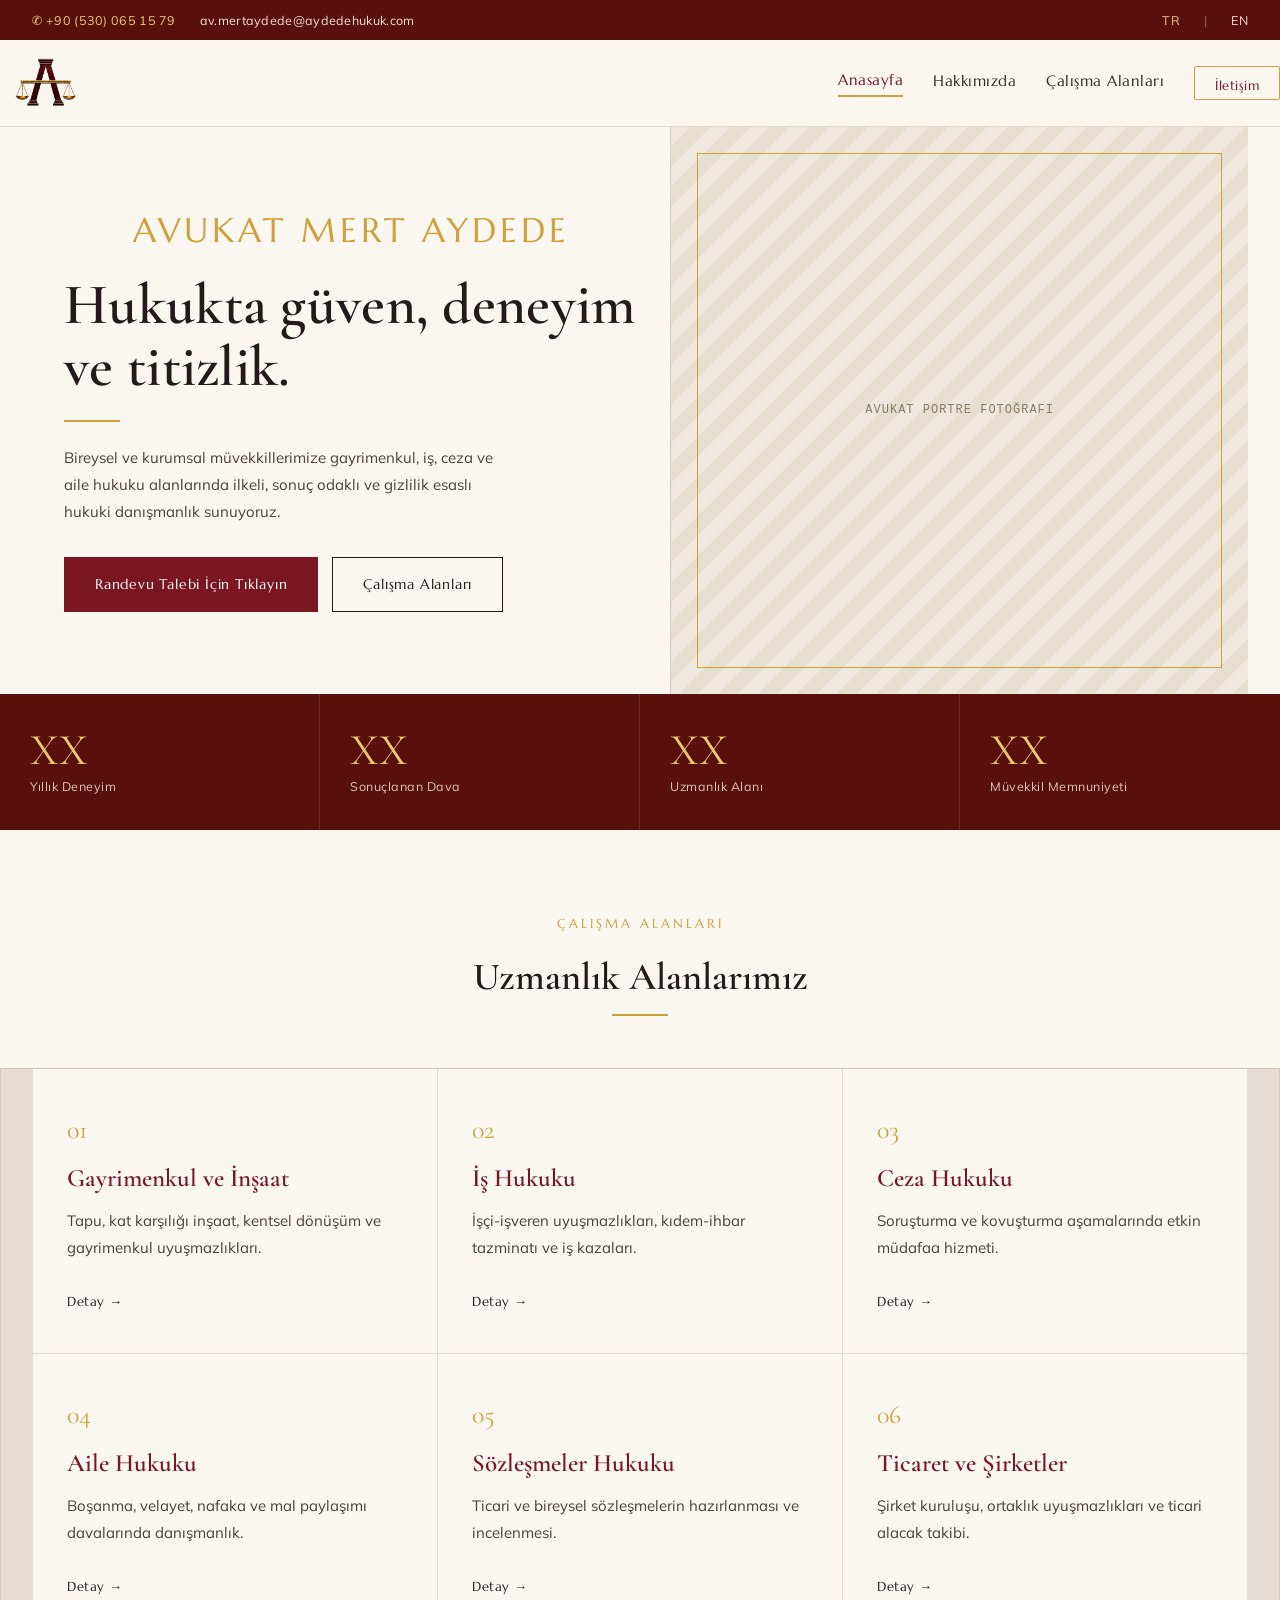
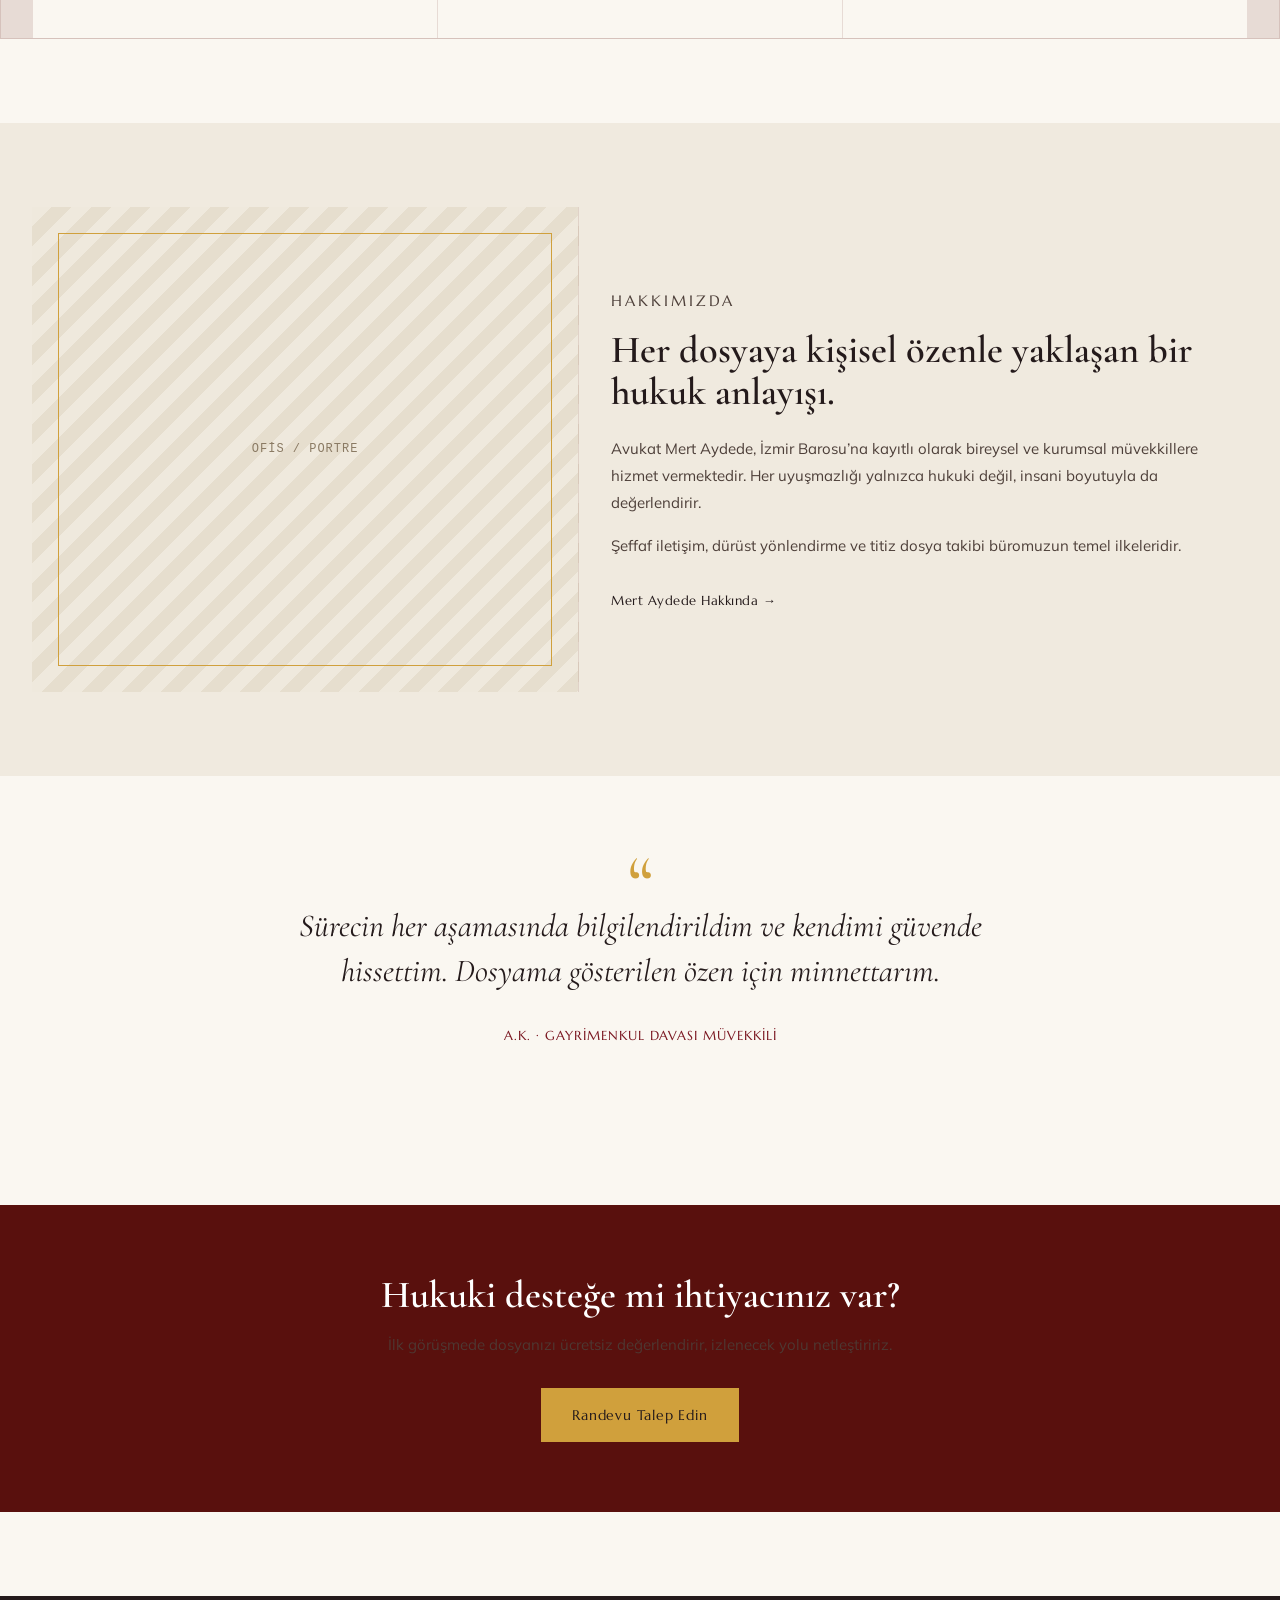
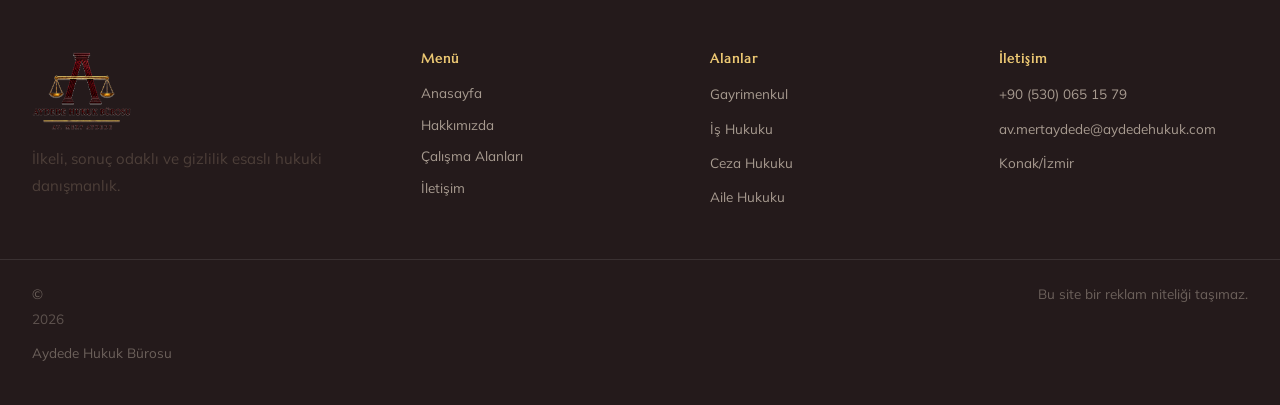
==== index.html @ 118a88b7 "Update contact info, İzmir Barosu, and add lawyer profile pop-up - Update contact details across all" ====
<!DOCTYPE html>
<html lang="tr">
  <head>
    <meta charset="UTF-8" />
    <meta name="viewport" content="width=device-width, initial-scale=1.0" />
    <title>Aydede Hukuk Bürosu</title>
    <meta name="description" content="Aydede Hukuk Bürosu tarafından sunulan hukuki danışmanlık, uzmanlık alanları ve iletişim bilgileri." />
    <link rel="preconnect" href="https://fonts.googleapis.com" />
    <link rel="preconnect" href="https://fonts.gstatic.com" crossorigin />
    <link href="https://fonts.googleapis.com/css2?family=Cormorant+Garamond:wght@500;600;700&family=Marcellus&family=Mulish:wght@400;500;600;700&display=swap" rel="stylesheet" />
    <link rel="stylesheet" href="styles.css" />
  </head>
  <body>
    <div class="page-shell">
      <div class="utility-bar">
        <div class="utility-links">
          <span class="accent-text">✆ +90 (530) 065 15 79</span>
          <span>av.mertaydede@aydedehukuk.com</span>
        </div>
        <div class="utility-languages">
          <span class="accent-text">TR</span>
          <span class="separator">|</span>
          <span>EN</span>
        </div>
      </div>

      <header class="main-header">
        <div class="container nav-bar">
          <a class="brand" href="index.html">
            <img src="assets/brand/logo-mark-t.png" alt="Aydede Hukuk Bürosu" />
          </a>
          <nav class="nav-links" aria-label="Ana navigasyon">
            <a href="index.html" class="active">Anasayfa</a>
            <a href="hakkimizda.html">Hakkımızda</a>
            <a href="hizmetler.html">Çalışma Alanları</a>
            <a href="iletisim.html" class="contact-pill">İletişim</a>
          </nav>
        </div>
      </header>

      <main id="home">
        <section class="hero-section">
          <div class="container hero-grid">
            <div class="hero-copy">
              <button type="button" class="section-kicker kicker-trigger" id="lawyerModalTrigger" aria-haspopup="dialog" aria-controls="lawyerModal">AVUKAT MERT AYDEDE</button>
              <h1>Hukukta güven, deneyim ve titizlik.</h1>
              <div class="divider"></div>
              <p class="hero-text">
                Bireysel ve kurumsal müvekkillerimize gayrimenkul, iş, ceza ve aile hukuku alanlarında ilkeli, sonuç odaklı ve gizlilik esaslı hukuki danışmanlık sunuyoruz.
              </p>
              <div class="hero-actions">
                <a class="button primary" href="iletisim.html">Randevu Talebi İçin Tıklayın</a>
                <a class="button secondary" href="hizmetler.html">Çalışma Alanları</a>
              </div>
            </div>
            <div class="hero-visual" aria-hidden="true">
              <div class="hero-frame"></div>
              <div class="hero-placeholder">AVUKAT PORTRE FOTOĞRAFI</div>
            </div>
          </div>

          <div class="stats-bar">
            <div class="stat-item">
              <div class="stat-number">XX</div>
              <div class="stat-label">Yıllık Deneyim</div>
            </div>
            <div class="stat-item">
              <div class="stat-number">XX</div>
              <div class="stat-label">Sonuçlanan Dava</div>
            </div>
            <div class="stat-item">
              <div class="stat-number">XX</div>
              <div class="stat-label">Uzmanlık Alanı</div>
            </div>
            <div class="stat-item">
              <div class="stat-number">XX</div>
              <div class="stat-label">Müvekkil Memnuniyeti</div>
            </div>
          </div>
        </section>

        <section class="section practice-section" id="areas">
          <div class="container section-heading">
            <p class="section-kicker">ÇALIŞMA ALANLARI</p>
            <h2>Uzmanlık Alanlarımız</h2>
            <div class="divider center"></div>
          </div>
          <div class="container cards-grid">
            <article class="info-card">
              <div class="card-index">01</div>
              <h3>Gayrimenkul ve İnşaat</h3>
              <p>Tapu, kat karşılığı inşaat, kentsel dönüşüm ve gayrimenkul uyuşmazlıkları.</p>
              <a href="iletisim.html">Detay →</a>
            </article>
            <article class="info-card">
              <div class="card-index">02</div>
              <h3>İş Hukuku</h3>
              <p>İşçi-işveren uyuşmazlıkları, kıdem-ihbar tazminatı ve iş kazaları.</p>
              <a href="iletisim.html">Detay →</a>
            </article>
            <article class="info-card">
              <div class="card-index">03</div>
              <h3>Ceza Hukuku</h3>
              <p>Soruşturma ve kovuşturma aşamalarında etkin müdafaa hizmeti.</p>
              <a href="iletisim.html">Detay →</a>
            </article>
            <article class="info-card">
              <div class="card-index">04</div>
              <h3>Aile Hukuku</h3>
              <p>Boşanma, velayet, nafaka ve mal paylaşımı davalarında danışmanlık.</p>
              <a href="iletisim.html">Detay →</a>
            </article>
            <article class="info-card">
              <div class="card-index">05</div>
              <h3>Sözleşmeler Hukuku</h3>
              <p>Ticari ve bireysel sözleşmelerin hazırlanması ve incelenmesi.</p>
              <a href="iletisim.html">Detay →</a>
            </article>
            <article class="info-card">
              <div class="card-index">06</div>
              <h3>Ticaret ve Şirketler</h3>
              <p>Şirket kuruluşu, ortaklık uyuşmazlıkları ve ticari alacak takibi.</p>
              <a href="iletisim.html">Detay →</a>
            </article>
          </div>
        </section>

        <section class="section about-section" id="about">
          <div class="container about-grid">
            <div class="about-visual" aria-hidden="true">
              <div class="about-frame"></div>
              <div class="about-placeholder">OFİS / PORTRE</div>
            </div>
            <div class="about-copy">
              <p class="section-kicker">HAKKIMIZDA</p>
              <h2>Her dosyaya kişisel özenle yaklaşan bir hukuk anlayışı.</h2>
              <p>
                Avukat Mert Aydede, İzmir Barosu’na kayıtlı olarak bireysel ve kurumsal müvekkillere hizmet vermektedir. Her uyuşmazlığı yalnızca hukuki değil, insani boyutuyla da değerlendirir.
              </p>
              <p>
                Şeffaf iletişim, dürüst yönlendirme ve titiz dosya takibi büromuzun temel ilkeleridir.
              </p>
              <a class="text-link" href="hakkimizda.html">Mert Aydede Hakkında →</a>
            </div>
          </div>
        </section>

        <section class="section testimonial-section">
          <div class="container testimonial-card">
            <div class="quote-mark">“</div>
            <p>
              Sürecin her aşamasında bilgilendirildim ve kendimi güvende hissettim. Dosyama gösterilen özen için minnettarım.
            </p>
            <span>A.K. · GAYRİMENKUL DAVASI MÜVEKKİLİ</span>
          </div>
        </section>

        <section class="section cta-section" id="contact">
          <div class="container cta-box">
            <h2>Hukuki desteğe mi ihtiyacınız var?</h2>
            <p>İlk görüşmede dosyanızı ücretsiz değerlendirir, izlenecek yolu netleştiririz.</p>
            <a class="button primary dark" href="mailto:av.mertaydede@aydedehukuk.com">Randevu Talep Edin</a>
          </div>
        </section>
      </main>

      <footer class="site-footer">
        <div class="container footer-grid">
          <div>
            <img src="assets/brand/logo-primary-t.png" alt="Aydede Hukuk Bürosu" class="footer-logo" />
            <p>İlkeli, sonuç odaklı ve gizlilik esaslı hukuki danışmanlık.</p>
          </div>
          <div>
            <h3>Menü</h3>
            <a href="index.html">Anasayfa</a>
            <a href="hakkimizda.html">Hakkımızda</a>
            <a href="hizmetler.html">Çalışma Alanları</a>
            <a href="iletisim.html">İletişim</a>
          </div>
          <div>
            <h3>Alanlar</h3>
            <span>Gayrimenkul</span>
            <span>İş Hukuku</span>
            <span>Ceza Hukuku</span>
            <span>Aile Hukuku</span>
          </div>
          <div>
            <h3>İletişim</h3>
            <span>+90 (530) 065 15 79</span>
            <span>av.mertaydede@aydedehukuk.com</span>
            <span>Konak/İzmir</span>
          </div>
        </div>
        <div class="container footer-bottom">
          <span>© <span id="year"></span> Aydede Hukuk Bürosu</span>
          <span>Bu site bir reklam niteliği taşımaz.</span>
        </div>
      </footer>
    </div>

    <div class="image-modal" id="lawyerModal" role="dialog" aria-modal="true" aria-labelledby="lawyerModalTrigger" hidden>
      <div class="image-modal__backdrop" data-modal-close></div>
      <div class="image-modal__dialog" role="document">
        <button type="button" class="image-modal__close" data-modal-close aria-label="Kapat">&times;</button>
        <img class="image-modal__img" src="assets/avukat-mert-aydede.png" alt="Avukat Mert Aydede - İzmir Barosu levha kaydı" />
      </div>
    </div>

    <script src="script.js"></script>
  </body>
</html>
---- styles.css ----
:root {
  color-scheme: light;
  font-family: 'Mulish', system-ui, -apple-system, BlinkMacSystemFont, 'Segoe UI', sans-serif;
  line-height: 1.6;
  font-weight: 400;
  color: #241a1b;
  background: #faf7f1;
  --deep: #7a1620;
  --deepA: #59100d;
  --deepB: #33090b;
  --acc: #d0a03c;
  --acc2: #ecc873;
  --text: #241a1b;
  --muted: #5a4c45;
  --surface: #faf7f1;
  --panel: #f0eadf;
}

* {
  box-sizing: border-box;
}

html {
  scroll-behavior: smooth;
}

body {
  margin: 0;
  background: #faf7f1;
  color: var(--text);
}

a {
  color: inherit;
  text-decoration: none;
}

img {
  display: block;
  max-width: 100%;
}

.page-shell {
  width: 100%;
  margin: 0;
  background: #faf7f1;
  overflow: hidden;
}

.container {
  width: min(1280px, 100%);
  margin: 0 auto;
  padding: 0 2rem;
}

.utility-bar {
  background: var(--deepA);
  color: #f0e2cf;
  display: flex;
  justify-content: space-between;
  align-items: center;
  padding: 10px 2rem;
  font-size: 12.5px;
  letter-spacing: 0.3px;
}

.utility-links,
.utility-languages {
  display: flex;
  gap: 24px;
  align-items: center;
}

.accent-text {
  color: var(--acc2);
}

.separator {
  opacity: 0.4;
}

.main-header {
  background: #faf7f1;
  border-bottom: 1px solid rgba(89, 16, 13, 0.14);
  position: sticky;
  top: 0;
  z-index: 20;
}

.nav-bar {
  display: flex;
  justify-content: space-between;
  align-items: center;
  padding: 18px 0;
}

.brand img {
  height: 50px;
}

.nav-links {
  display: flex;
  gap: 30px;
  align-items: center;
  font-family: 'Marcellus', serif;
  font-size: 15px;
  letter-spacing: 0.5px;
  color: #3a2b28;
}

.nav-links a {
  padding-bottom: 3px;
}

.nav-links a.active,
.nav-links a:hover {
  color: var(--deep);
  border-bottom: 2px solid var(--acc);
}

.contact-pill {
  border: 1.5px solid var(--acc);
  color: var(--deep);
  padding: 9px 20px;
  border-radius: 2px;
  font-size: 13px;
}

.hero-section {
  background: #faf7f1;
}

.hero-grid {
  display: grid;
  grid-template-columns: 1.05fr 0.95fr;
  gap: 0;
}

.hero-copy {
  padding: 82px 2rem 82px 2rem;
  display: flex;
  flex-direction: column;
  justify-content: center;
}

.section-kicker {
  font-family: 'Marcellus', serif;
  letter-spacing: 3px;
  font-size: 13px;
  color: var(--acc);
  margin: 0 0 22px;
}

h1,
h2,
h3 {
  font-family: 'Cormorant Garamond', serif;
  line-height: 1.08;
  margin: 0;
}

h1 {
  font-weight: 600;
  font-size: clamp(2.8rem, 5vw, 3.6rem);
  color: var(--text);
  letter-spacing: 0.3px;
  margin-bottom: 22px;
}

h2 {
  font-weight: 600;
  font-size: clamp(2rem, 3.6vw, 2.4rem);
  color: var(--text);
}

.divider {
  width: 56px;
  height: 2px;
  background: var(--acc);
  margin-bottom: 22px;
}

.divider.center {
  margin: 16px auto 0;
}

.hero-text,
.about-copy p,
.info-card p,
.testimonial-card p,
.cta-box p,
.site-footer p,
.site-footer span {
  font-size: 15px;
  line-height: 1.8;
  color: #4d3f39;
}

.hero-text {
  max-width: 440px;
  margin: 0 0 32px;
}

.hero-actions {
  display: flex;
  flex-wrap: wrap;
  gap: 14px;
}

.button {
  display: inline-block;
  padding: 15px 30px;
  font-family: 'Marcellus', serif;
  letter-spacing: 0.8px;
  font-size: 14px;
  border: 1.5px solid transparent;
  cursor: pointer;
}

.button.primary {
  background: var(--deep);
  color: white;
}

.button.secondary {
  border-color: #241a1b;
  color: #241a1b;
}

.button.primary.dark {
  background: var(--acc);
  color: #241a1b;
}

.hero-visual,
.about-visual {
  position: relative;
  background: repeating-linear-gradient(135deg, #efe9dd 0 14px, #e6dece 14px 28px);
  min-height: 560px;
  border-left: 1px solid rgba(89, 16, 13, 0.1);
}

.hero-frame,
.about-frame {
  position: absolute;
  inset: 26px;
  border: 1px solid var(--acc);
}

.hero-placeholder,
.about-placeholder {
  position: absolute;
  inset: 0;
  display: flex;
  align-items: center;
  justify-content: center;
  font-family: ui-monospace, monospace;
  font-size: 12px;
  color: #8a7a63;
  letter-spacing: 1px;
}

.stats-bar {
  display: grid;
  grid-template-columns: repeat(4, 1fr);
  background: var(--deepA);
  color: #f3e6d3;
}

.stat-item {
  padding: 34px 30px;
  border-right: 1px solid rgba(255, 255, 255, 0.1);
}

.stat-item:last-child {
  border-right: none;
}

.stat-number {
  font-family: 'Cormorant Garamond', serif;
  font-size: 44px;
  color: var(--acc2);
  line-height: 1;
}

.stat-label {
  font-size: 12.5px;
  letter-spacing: 0.5px;
  margin-top: 4px;
  opacity: 0.85;
}

.section {
  padding: 84px 0;
}

.practice-section {
  background: #faf7f1;
  text-align: center;
}

.section-heading {
  margin-bottom: 52px;
  text-align: center;
}

.cards-grid {
  display: grid;
  grid-template-columns: repeat(3, 1fr);
  gap: 1px;
  background: rgba(89, 16, 13, 0.12);
  border: 1px solid rgba(89, 16, 13, 0.12);
}

.info-card {
  background: #faf7f1;
  padding: 40px 34px;
  text-align: left;
}

.card-index {
  font-family: 'Cormorant Garamond', serif;
  font-size: 26px;
  color: var(--acc);
  margin-bottom: 14px;
}

.info-card h3 {
  font-size: 25px;
  font-weight: 600;
  margin: 0 0 10px;
  color: var(--deep);
}

.info-card a,
.text-link {
  display: inline-block;
  margin-top: 16px;
  font-family: 'Marcellus', serif;
  font-size: 13px;
  letter-spacing: 0.5px;
  color: #241a1b;
}

.about-section {
  background: #f0eadf;
}

.about-grid {
  display: grid;
  grid-template-columns: 0.9fr 1.1fr;
  gap: 0;
}

.about-visual {
  min-height: 480px;
  border-left: none;
  border-right: 1px solid rgba(89, 16, 13, 0.1);
}

.about-copy {
  padding: 80px 2rem;
  display: flex;
  flex-direction: column;
  justify-content: center;
}

.about-copy h2 {
  margin: 0 0 22px;
}

.about-copy p {
  margin: 0 0 16px;
}

.testimonial-section {
  padding: 88px 0;
  background: #faf7f1;
}

.testimonial-card {
  text-align: center;
  max-width: 840px;
  margin: 0 auto;
}

.quote-mark {
  font-family: 'Cormorant Garamond', serif;
  font-size: 80px;
  color: var(--acc);
  line-height: 0.5;
  height: 40px;
}

.testimonial-card p {
  font-family: 'Cormorant Garamond', serif;
  font-style: italic;
  font-size: 32px;
  line-height: 1.4;
  color: #241a1b;
  margin: 0 auto 28px;
}

.testimonial-card span {
  font-family: 'Marcellus', serif;
  letter-spacing: 1px;
  font-size: 13px;
  color: var(--deep);
}

.cta-section {
  padding: 70px 0 84px;
}

.cta-box {
  background: var(--deepA);
  color: #f3e6d3;
  padding: 70px 44px;
  text-align: center;
}

.cta-box h2 {
  color: white;
  margin-bottom: 14px;
}

.cta-box p {
  opacity: 0.85;
  max-width: 560px;
  margin: 0 auto 30px;
}

.site-footer {
  background: #241a1b;
  color: #c9bcae;
  padding: 56px 0 30px;
}

.footer-grid {
  display: grid;
  grid-template-columns: 1.4fr 1fr 1fr 1fr;
  gap: 40px;
  padding-bottom: 40px;
  border-bottom: 1px solid rgba(255, 255, 255, 0.1);
}

.footer-logo {
  height: 78px;
}

.site-footer h3 {
  font-family: 'Marcellus', serif;
  letter-spacing: 1px;
  color: var(--acc2);
  font-size: 13px;
  margin: 0 0 16px;
}

.site-footer a,
.site-footer span {
  display: block;
  margin-bottom: 10px;
  font-size: 13.5px;
  opacity: 0.8;
  color: #c9bcae;
}

.footer-bottom {
  padding-top: 22px;
  font-size: 12px;
  opacity: 0.55;
  display: flex;
  justify-content: space-between;
  gap: 1rem;
}

@media (max-width: 960px) {
  .hero-grid,
  .about-grid,
  .footer-grid,
  .cards-grid,
  .contact-layout {
    grid-template-columns: 1fr;
  }

  .hero-visual,
  .about-visual {
    min-height: 320px;
    border-left: none;
    border-right: none;
  }

  .stats-bar {
    grid-template-columns: repeat(2, 1fr);
  }
}

@media (max-width: 760px) {
  .utility-bar,
  .hero-copy,
  .about-copy,
  .cta-box,
  .contact-form-card,
  .contact-info-card {
    padding-left: 1.25rem;
    padding-right: 1.25rem;
  }

  .nav-bar {
    flex-direction: column;
    align-items: flex-start;
    gap: 0.75rem;
  }

  .nav-links {
    flex-wrap: wrap;
    gap: 18px;
  }

  .stats-bar {
    grid-template-columns: 1fr;
  }

  .footer-bottom {
    flex-direction: column;
  }
}

.page-hero {
  background: var(--deepA);
  color: #f3e6d3;
  padding: 72px 0 54px;
  text-align: center;
}

.page-hero h1 {
  color: #fff;
  font-size: clamp(2.2rem, 4vw, 2.7rem);
  margin-bottom: 12px;
}

.value-grid {
  display: grid;
  grid-template-columns: repeat(4, 1fr);
  gap: 22px;
}

.value-card {
  background: #fff;
  border-top: 2px solid var(--acc);
  padding: 28px 24px;
  box-shadow: 0 10px 24px rgba(33, 12, 12, 0.05);
}

.value-card h3 {
  color: var(--deep);
  font-size: 22px;
  margin: 0 0 8px;
}

.services-list {
  display: grid;
  gap: 18px;
}

.service-item {
  background: #fff;
  padding: 28px 30px;
  border-left: 3px solid var(--acc);
  box-shadow: 0 10px 24px rgba(33, 12, 12, 0.05);
}

.service-item h3 {
  color: var(--deep);
  margin: 0 0 10px;
  font-size: 24px;
}

.contact-layout {
  display: grid;
  grid-template-columns: 1.1fr 0.9fr;
  gap: 0;
  box-shadow: 0 16px 60px rgba(33, 12, 12, 0.06);
}

.contact-form-card {
  background: #fff;
  padding: 56px 44px;
}

.contact-form-card h2 {
  margin-bottom: 8px;
}

.contact-form-card p {
  margin-top: 0;
  margin-bottom: 24px;
}

.contact-form {
  display: grid;
  gap: 16px;
}

.form-row {
  display: grid;
  gap: 8px;
}

.form-row label {
  font-family: 'Marcellus', serif;
  font-size: 12px;
  letter-spacing: 0.8px;
  color: var(--deep);
}

.contact-form input,
.contact-form textarea {
  width: 100%;
  padding: 13px 14px;
  border: 1px solid rgba(89, 16, 13, 0.2);
  background: #fff;
  font-size: 14px;
  color: var(--text);
  outline: none;
}

.contact-form button {
  width: fit-content;
  border: none;
  cursor: pointer;
  background: var(--deep);
  color: #fff;
  padding: 14px 28px;
  font-family: 'Marcellus', serif;
  letter-spacing: 0.8px;
  font-size: 14px;
}

.contact-info-card {
  background: var(--deepA);
  color: #f3e6d3;
  padding: 56px 44px;
}

.contact-info-card .section-kicker {
  color: var(--acc2);
  margin-bottom: 28px;
}

.info-block {
  margin-bottom: 24px;
}

.info-block h3 {
  margin: 0 0 4px;
  color: #fff;
  font-size: 20px;
}

.info-block p {
  margin: 0;
  line-height: 1.7;
  color: #f3e6d3;
  opacity: 0.9;
}

@media (max-width: 960px) {
  .value-grid {
    grid-template-columns: repeat(2, 1fr);
  }
}

@media (max-width: 760px) {
  .value-grid {
    grid-template-columns: 1fr;
  }
}

/* Enlarged, clickable hero kicker that opens the portrait modal */
.kicker-trigger {
  border: 0;
  background: none;
  padding: 0;
  cursor: pointer;
  font-size: clamp(24px, 3.2vw, 34px);
  letter-spacing: 4px;
  color: var(--acc);
  transition: color 0.2s ease;
}

.kicker-trigger:hover,
.kicker-trigger:focus-visible {
  color: var(--acc2);
  text-decoration: underline;
  text-underline-offset: 6px;
  text-decoration-thickness: 1px;
}

.kicker-trigger:focus-visible {
  outline: 2px solid var(--acc);
  outline-offset: 6px;
}

/* Image pop-up modal */
.image-modal {
  position: fixed;
  inset: 0;
  z-index: 1000;
  display: flex;
  align-items: center;
  justify-content: center;
  padding: clamp(12px, 2vw, 28px);
}

.image-modal[hidden] {
  display: none;
}

.image-modal__backdrop {
  position: absolute;
  inset: 0;
  background: rgba(33, 9, 11, 0.82);
  backdrop-filter: blur(2px);
}

.image-modal__dialog {
  position: relative;
  z-index: 1;
  width: 100%;
  max-width: min(1700px, 100%);
  max-height: 96vh;
  animation: modalIn 0.25s ease;
}

.image-modal__img {
  display: block;
  width: 100%;
  max-width: 100%;
  max-height: 96vh;
  height: auto;
  border-radius: 6px;
  box-shadow: 0 30px 80px rgba(0, 0, 0, 0.5);
}

.image-modal__close {
  position: absolute;
  top: 14px;
  right: 14px;
  width: 44px;
  height: 44px;
  border-radius: 50%;
  border: 0;
  background: var(--acc);
  color: var(--deepB);
  font-size: 24px;
  line-height: 1;
  cursor: pointer;
  display: flex;
  align-items: center;
  justify-content: center;
  box-shadow: 0 6px 18px rgba(0, 0, 0, 0.4);
  transition: background 0.2s ease, transform 0.2s ease;
}

.image-modal__close:hover {
  background: var(--acc2);
  transform: scale(1.05);
}

@keyframes modalIn {
  from {
    opacity: 0;
    transform: scale(0.96);
  }
  to {
    opacity: 1;
    transform: scale(1);
  }
}

body.modal-open {
  overflow: hidden;
}

@media (max-width: 760px) {
  .image-modal__close {
    top: 8px;
    right: 8px;
    width: 38px;
    height: 38px;
  }

  .kicker-trigger {
    letter-spacing: 3px;
  }
}
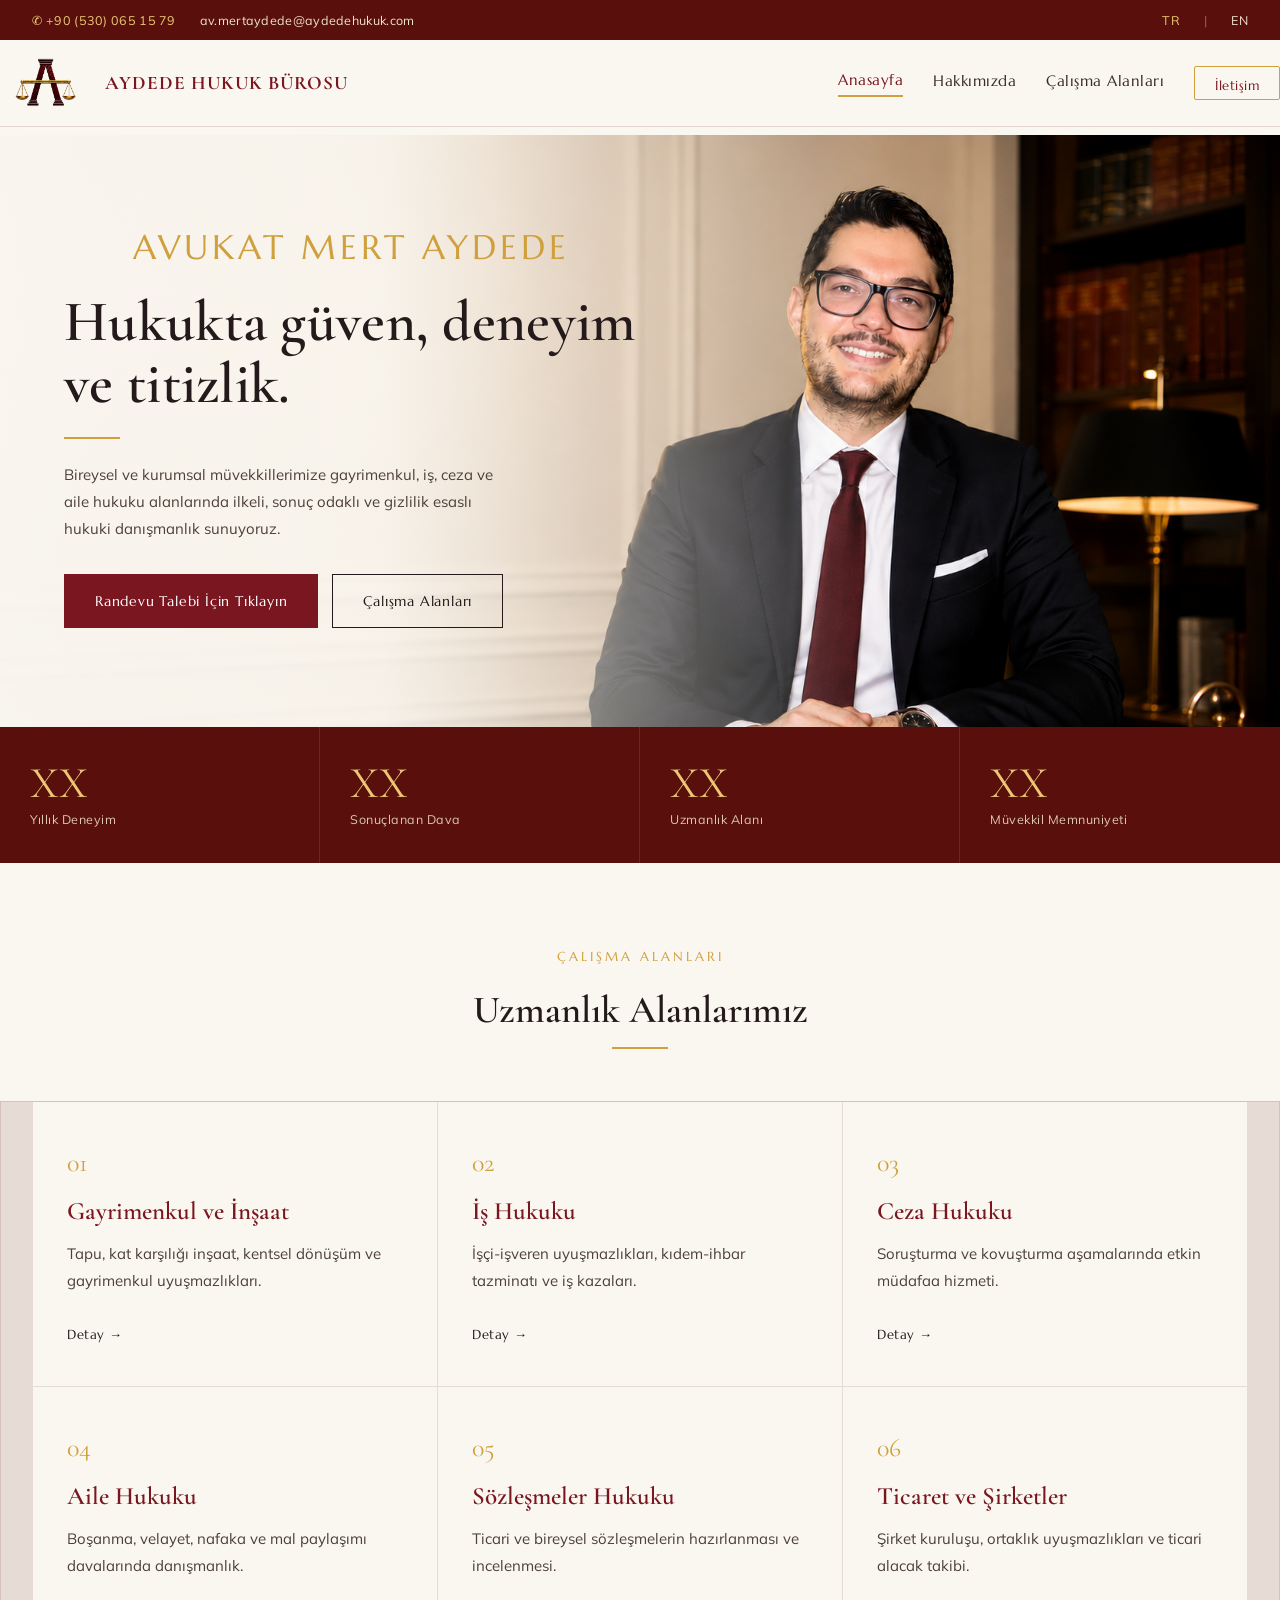
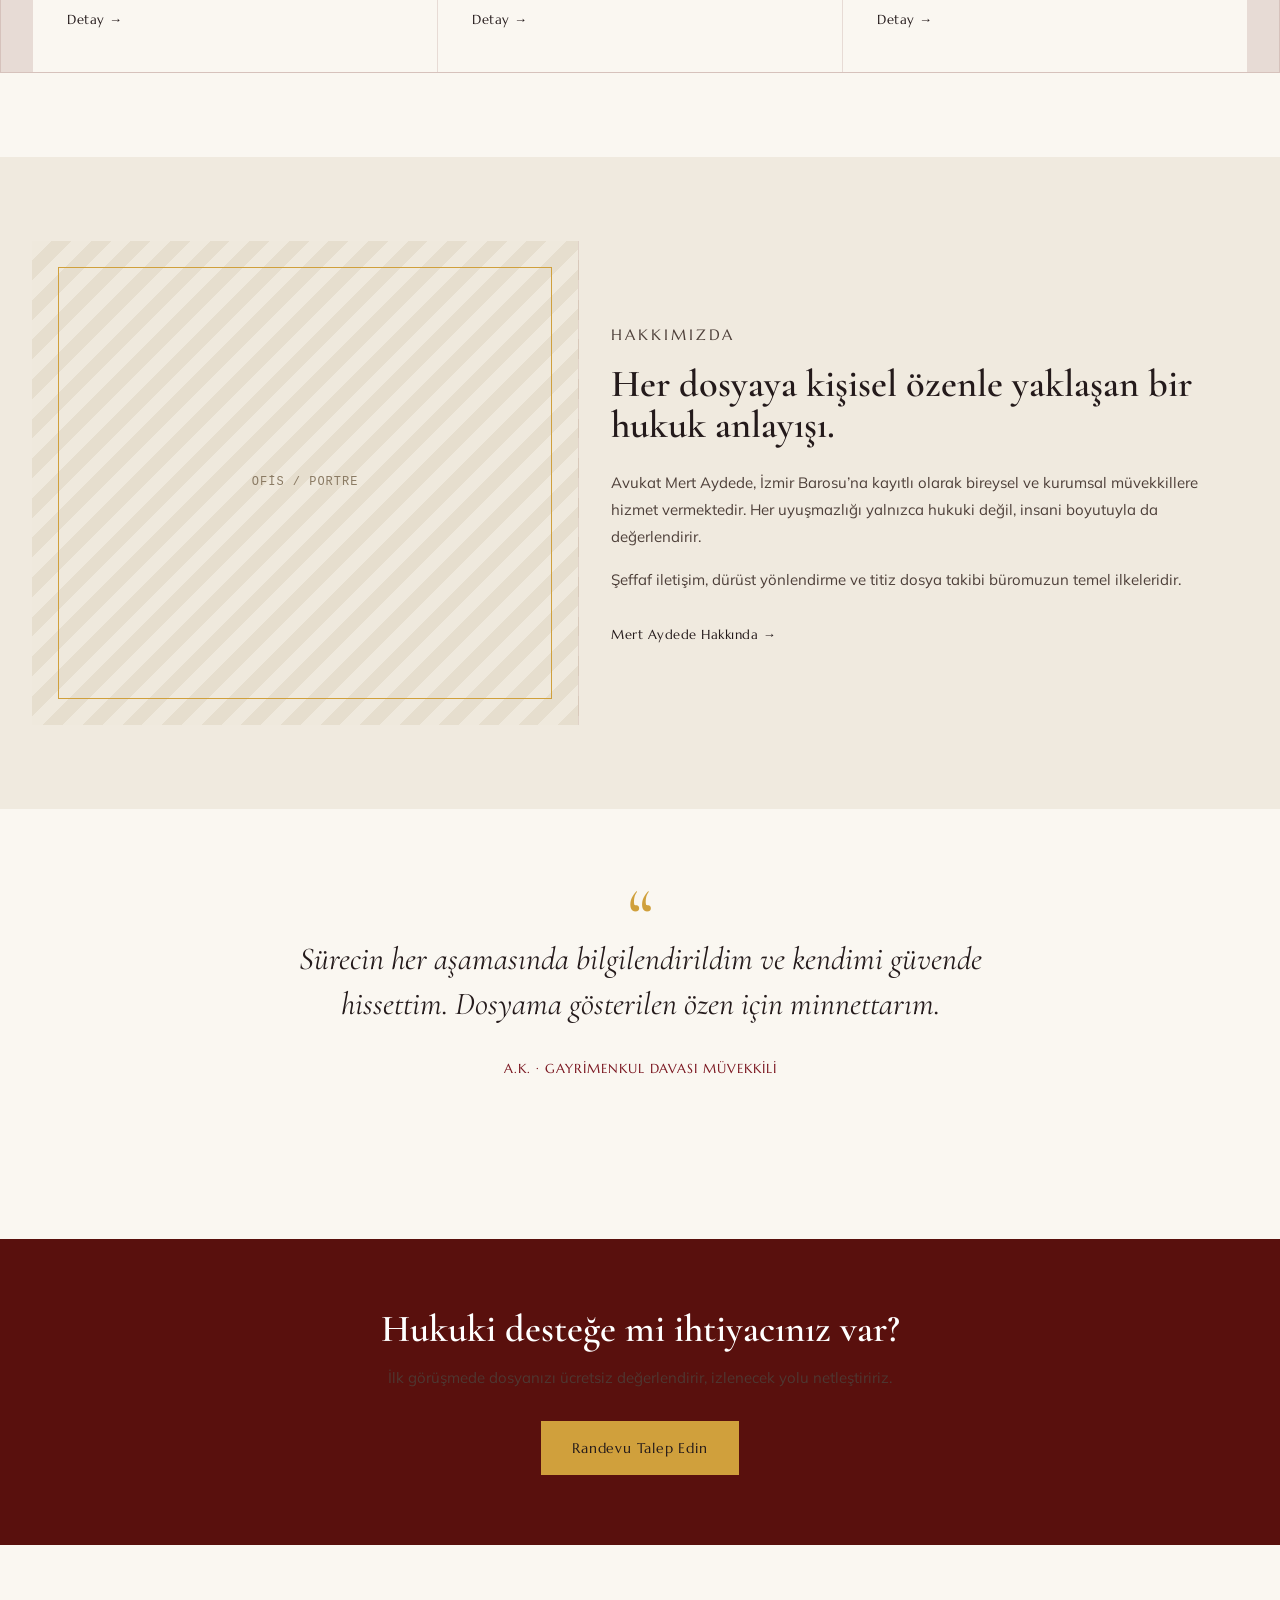
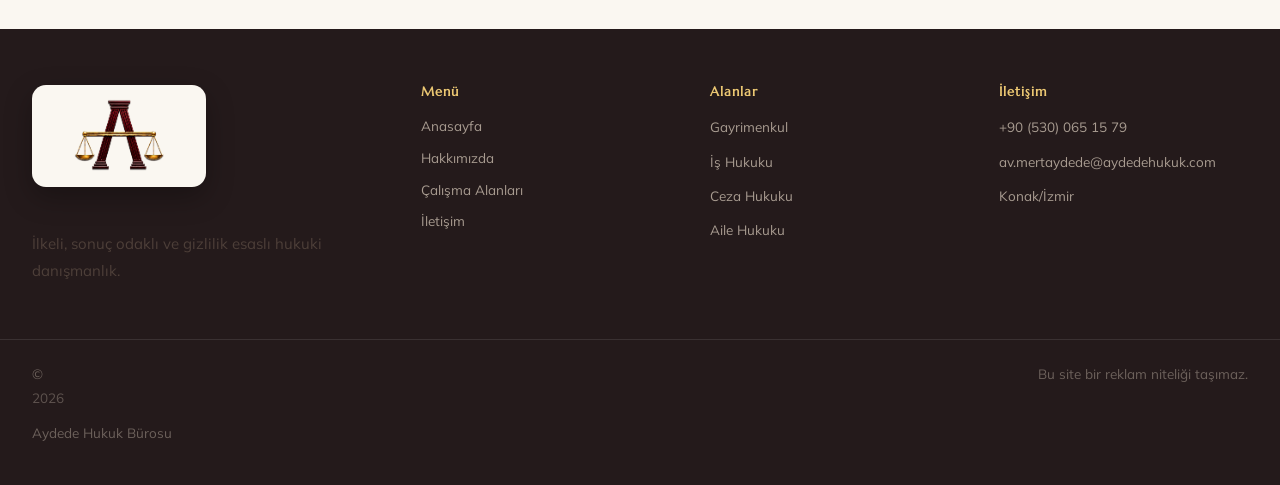
==== commit 03d7a8a7: "Refresh header/footer branding and add hero background - Footer logo: switch to the plain emblem (lo" ====
--- a/index.html
+++ b/index.html
@@ -27,7 +27,7 @@
       <header class="main-header">
         <div class="container nav-bar">
           <a class="brand" href="index.html">
-            <img src="assets/brand/logo-mark-t.png" alt="Aydede Hukuk Bürosu" />
+            <img src="assets/brand/logo-mark-t.png" alt="Aydede Hukuk Bürosu" /><span class="brand-text">AYDEDE HUKUK BÜROSU</span>
           </a>
           <nav class="nav-links" aria-label="Ana navigasyon">
             <a href="index.html" class="active">Anasayfa</a>
@@ -53,10 +53,6 @@
                 <a class="button secondary" href="hizmetler.html">Çalışma Alanları</a>
               </div>
             </div>
-            <div class="hero-visual" aria-hidden="true">
-              <div class="hero-frame"></div>
-              <div class="hero-placeholder">AVUKAT PORTRE FOTOĞRAFI</div>
-            </div>
           </div>
 
           <div class="stats-bar">
@@ -167,7 +163,7 @@
       <footer class="site-footer">
         <div class="container footer-grid">
           <div>
-            <img src="assets/brand/logo-primary-t.png" alt="Aydede Hukuk Bürosu" class="footer-logo" />
+            <img src="assets/brand/logo-mark-t.png" alt="Aydede Hukuk Bürosu" class="footer-logo" />
             <p>İlkeli, sonuç odaklı ve gizlilik esaslı hukuki danışmanlık.</p>
           </div>
           <div>
--- a/styles.css
+++ b/styles.css
@@ -94,8 +94,25 @@
   padding: 18px 0;
 }
 
+.brand {
+  display: inline-flex;
+  align-items: center;
+  gap: 14px;
+}
+
 .brand img {
   height: 50px;
+}
+
+.brand-text {
+  font-family: 'Cormorant Garamond', serif;
+  font-weight: 700;
+  font-size: clamp(15px, 1.5vw, 20px);
+  line-height: 1.05;
+  letter-spacing: 1px;
+  text-transform: uppercase;
+  color: var(--deep);
+  white-space: nowrap;
 }
 
 .nav-links {
@@ -127,13 +144,27 @@
 }
 
 .hero-section {
-  background: #faf7f1;
+  background-color: #faf7f1;
+  background-image:
+    linear-gradient(
+      90deg,
+      rgba(250, 247, 241, 0.97) 0%,
+      rgba(250, 247, 241, 0.9) 30%,
+      rgba(250, 247, 241, 0.4) 52%,
+      rgba(250, 247, 241, 0) 70%
+    ),
+    url('assets/mert-aydede-background.png');
+  background-size: cover, contain;
+  background-position: center, center right;
+  background-repeat: no-repeat;
 }
 
 .hero-grid {
   display: grid;
   grid-template-columns: 1.05fr 0.95fr;
   gap: 0;
+  min-height: 600px;
+  align-items: center;
 }
 
 .hero-copy {
@@ -445,7 +476,14 @@
 }
 
 .footer-logo {
-  height: 78px;
+  display: inline-block;
+  height: 74px;
+  box-sizing: content-box;
+  padding: 14px 20px;
+  background: var(--surface);
+  border-radius: 14px;
+  box-shadow: 0 10px 28px rgba(0, 0, 0, 0.28);
+  margin-bottom: 20px;
 }
 
 .site-footer h3 {
@@ -481,6 +519,21 @@
   .cards-grid,
   .contact-layout {
     grid-template-columns: 1fr;
+  }
+
+  .hero-grid {
+    min-height: auto;
+  }
+
+  .hero-section {
+    background-image:
+      linear-gradient(
+        180deg,
+        rgba(250, 247, 241, 0.9) 0%,
+        rgba(250, 247, 241, 0.9) 100%
+      ),
+      url('assets/mert-aydede-background.png');
+    background-position: center;
   }
 
   .hero-visual,
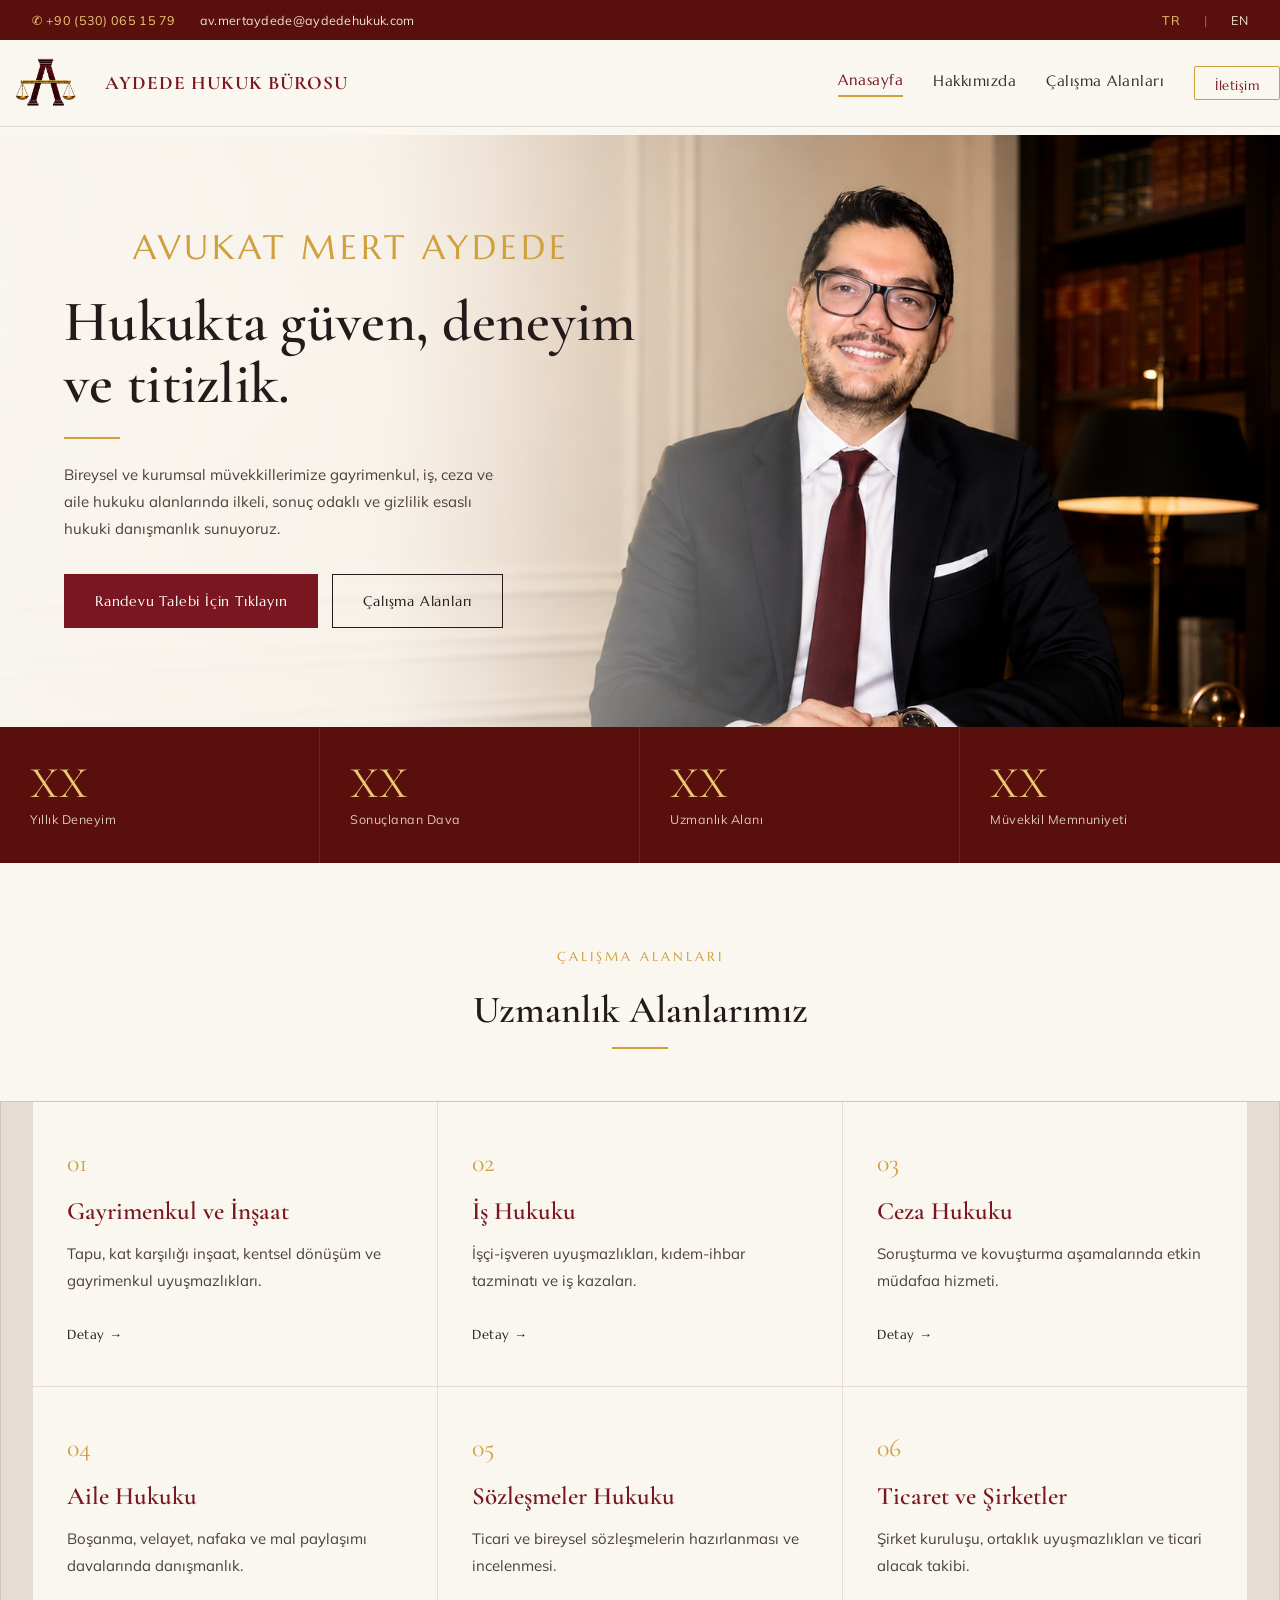
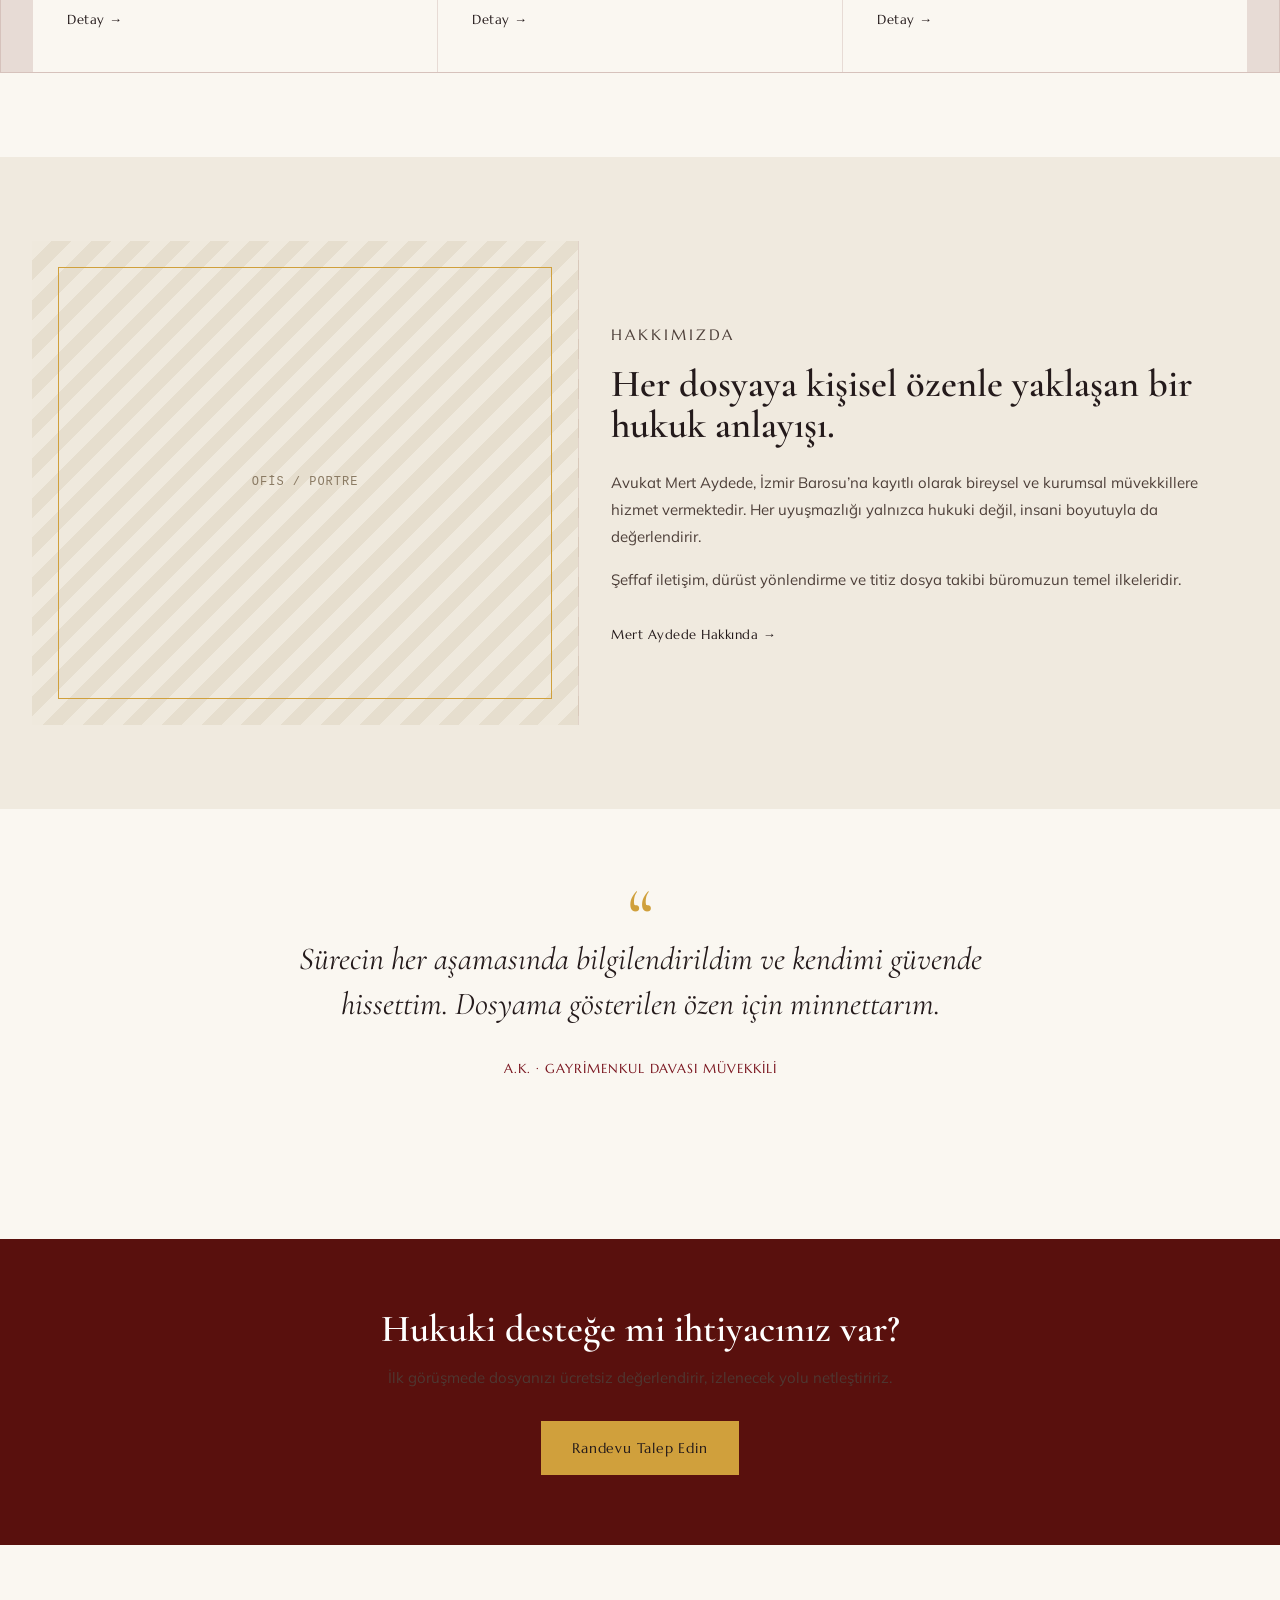
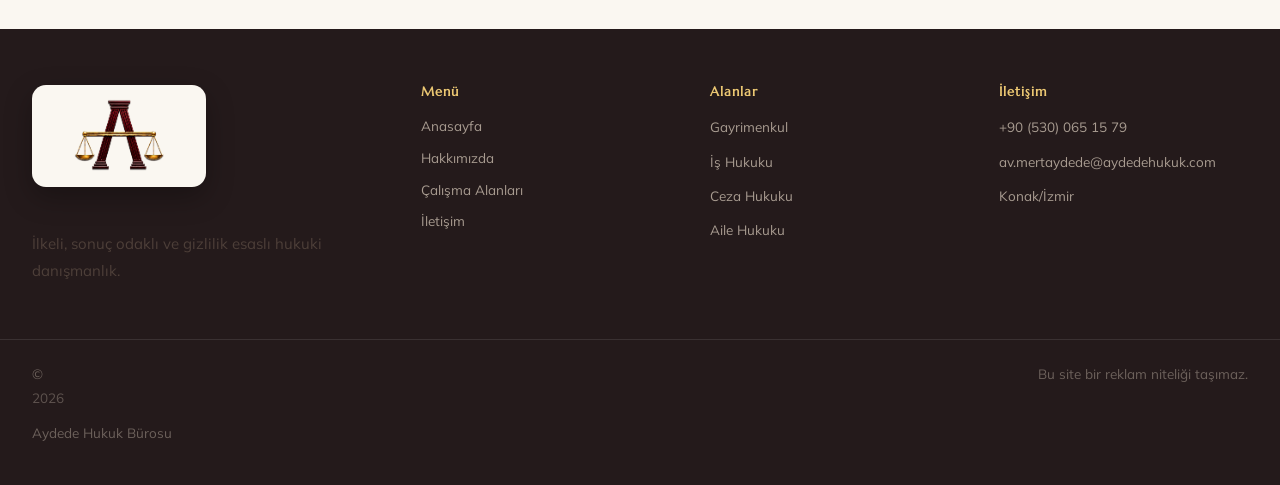
==== commit f0093353: "Add mobile improvements (hamburger nav, mobile hero photo) - Mobile hamburger menu (hidden on deskto" ====
--- a/index.html
+++ b/index.html
@@ -29,7 +29,8 @@
           <a class="brand" href="index.html">
             <img src="assets/brand/logo-mark-t.png" alt="Aydede Hukuk Bürosu" /><span class="brand-text">AYDEDE HUKUK BÜROSU</span>
           </a>
-          <nav class="nav-links" aria-label="Ana navigasyon">
+          <button class="nav-toggle" type="button" aria-label="Menüyü aç/kapat" aria-controls="primaryNav" aria-expanded="false"><span></span><span></span><span></span></button>
+          <nav class="nav-links" id="primaryNav" aria-label="Ana navigasyon">
             <a href="index.html" class="active">Anasayfa</a>
             <a href="hakkimizda.html">Hakkımızda</a>
             <a href="hizmetler.html">Çalışma Alanları</a>
@@ -53,6 +54,7 @@
                 <a class="button secondary" href="hizmetler.html">Çalışma Alanları</a>
               </div>
             </div>
+            <img class="hero-mobile-photo" src="assets/mert-aydede-background.jpg" alt="Avukat Mert Aydede" />
           </div>
 
           <div class="stats-bar">
--- a/styles.css
+++ b/styles.css
@@ -129,6 +129,11 @@
   padding-bottom: 3px;
 }
 
+/* Mobile menu toggle — hidden on desktop, shown only in the mobile media query */
+.nav-toggle {
+  display: none;
+}
+
 .nav-links a.active,
 .nav-links a:hover {
   color: var(--deep);
@@ -153,7 +158,7 @@
       rgba(250, 247, 241, 0.4) 52%,
       rgba(250, 247, 241, 0) 70%
     ),
-    url('assets/mert-aydede-background.png');
+    url('assets/mert-aydede-background.jpg');
   background-size: cover, contain;
   background-position: center, center right;
   background-repeat: no-repeat;
@@ -165,6 +170,11 @@
   gap: 0;
   min-height: 600px;
   align-items: center;
+}
+
+/* Portrait shown as its own clean block on mobile (see media query); hidden on desktop */
+.hero-mobile-photo {
+  display: none;
 }
 
 .hero-copy {
@@ -525,15 +535,22 @@
     min-height: auto;
   }
 
+  /* On mobile, drop the faint background and show the portrait as a clean block */
   .hero-section {
-    background-image:
-      linear-gradient(
-        180deg,
-        rgba(250, 247, 241, 0.9) 0%,
-        rgba(250, 247, 241, 0.9) 100%
-      ),
-      url('assets/mert-aydede-background.png');
-    background-position: center;
+    background-image: none;
+    background-color: #faf7f1;
+  }
+
+  .hero-copy {
+    padding-top: 56px;
+    padding-bottom: 28px;
+  }
+
+  .hero-mobile-photo {
+    display: block;
+    width: 100%;
+    height: auto;
+    border-radius: 10px;
   }
 
   .hero-visual,
@@ -559,15 +576,84 @@
     padding-right: 1.25rem;
   }
 
+  /* Keep brand + hamburger on one row; menu drops below when open */
   .nav-bar {
+    flex-wrap: wrap;
+  }
+
+  .brand {
+    gap: 10px;
+  }
+
+  .brand img {
+    height: 44px;
+  }
+
+  .brand-text {
+    font-size: 14px;
+    letter-spacing: 0.5px;
+  }
+
+  .nav-toggle {
+    display: inline-flex;
     flex-direction: column;
-    align-items: flex-start;
-    gap: 0.75rem;
+    justify-content: center;
+    gap: 5px;
+    width: 44px;
+    height: 44px;
+    padding: 11px;
+    border: 1px solid rgba(89, 16, 13, 0.25);
+    border-radius: 8px;
+    background: none;
+    cursor: pointer;
+  }
+
+  .nav-toggle span {
+    display: block;
+    width: 100%;
+    height: 2px;
+    background: var(--deep);
+    transition: transform 0.25s ease, opacity 0.25s ease;
+  }
+
+  .nav-toggle[aria-expanded='true'] span:nth-child(1) {
+    transform: translateY(7px) rotate(45deg);
+  }
+
+  .nav-toggle[aria-expanded='true'] span:nth-child(2) {
+    opacity: 0;
+  }
+
+  .nav-toggle[aria-expanded='true'] span:nth-child(3) {
+    transform: translateY(-7px) rotate(-45deg);
   }
 
   .nav-links {
-    flex-wrap: wrap;
-    gap: 18px;
+    display: none;
+    order: 3;
+    flex-basis: 100%;
+    flex-direction: column;
+    gap: 0;
+    padding-top: 6px;
+  }
+
+  .nav-links.open {
+    display: flex;
+  }
+
+  .nav-links a {
+    min-height: 44px;
+    display: flex;
+    align-items: center;
+    padding: 10px 4px;
+    border-bottom: 1px solid rgba(89, 16, 13, 0.08);
+  }
+
+  /* Prevent iOS Safari from auto-zooming when a form field is focused */
+  .contact-form input,
+  .contact-form textarea,
+  .contact-form button {
+    font-size: 16px;
   }
 
   .stats-bar {
